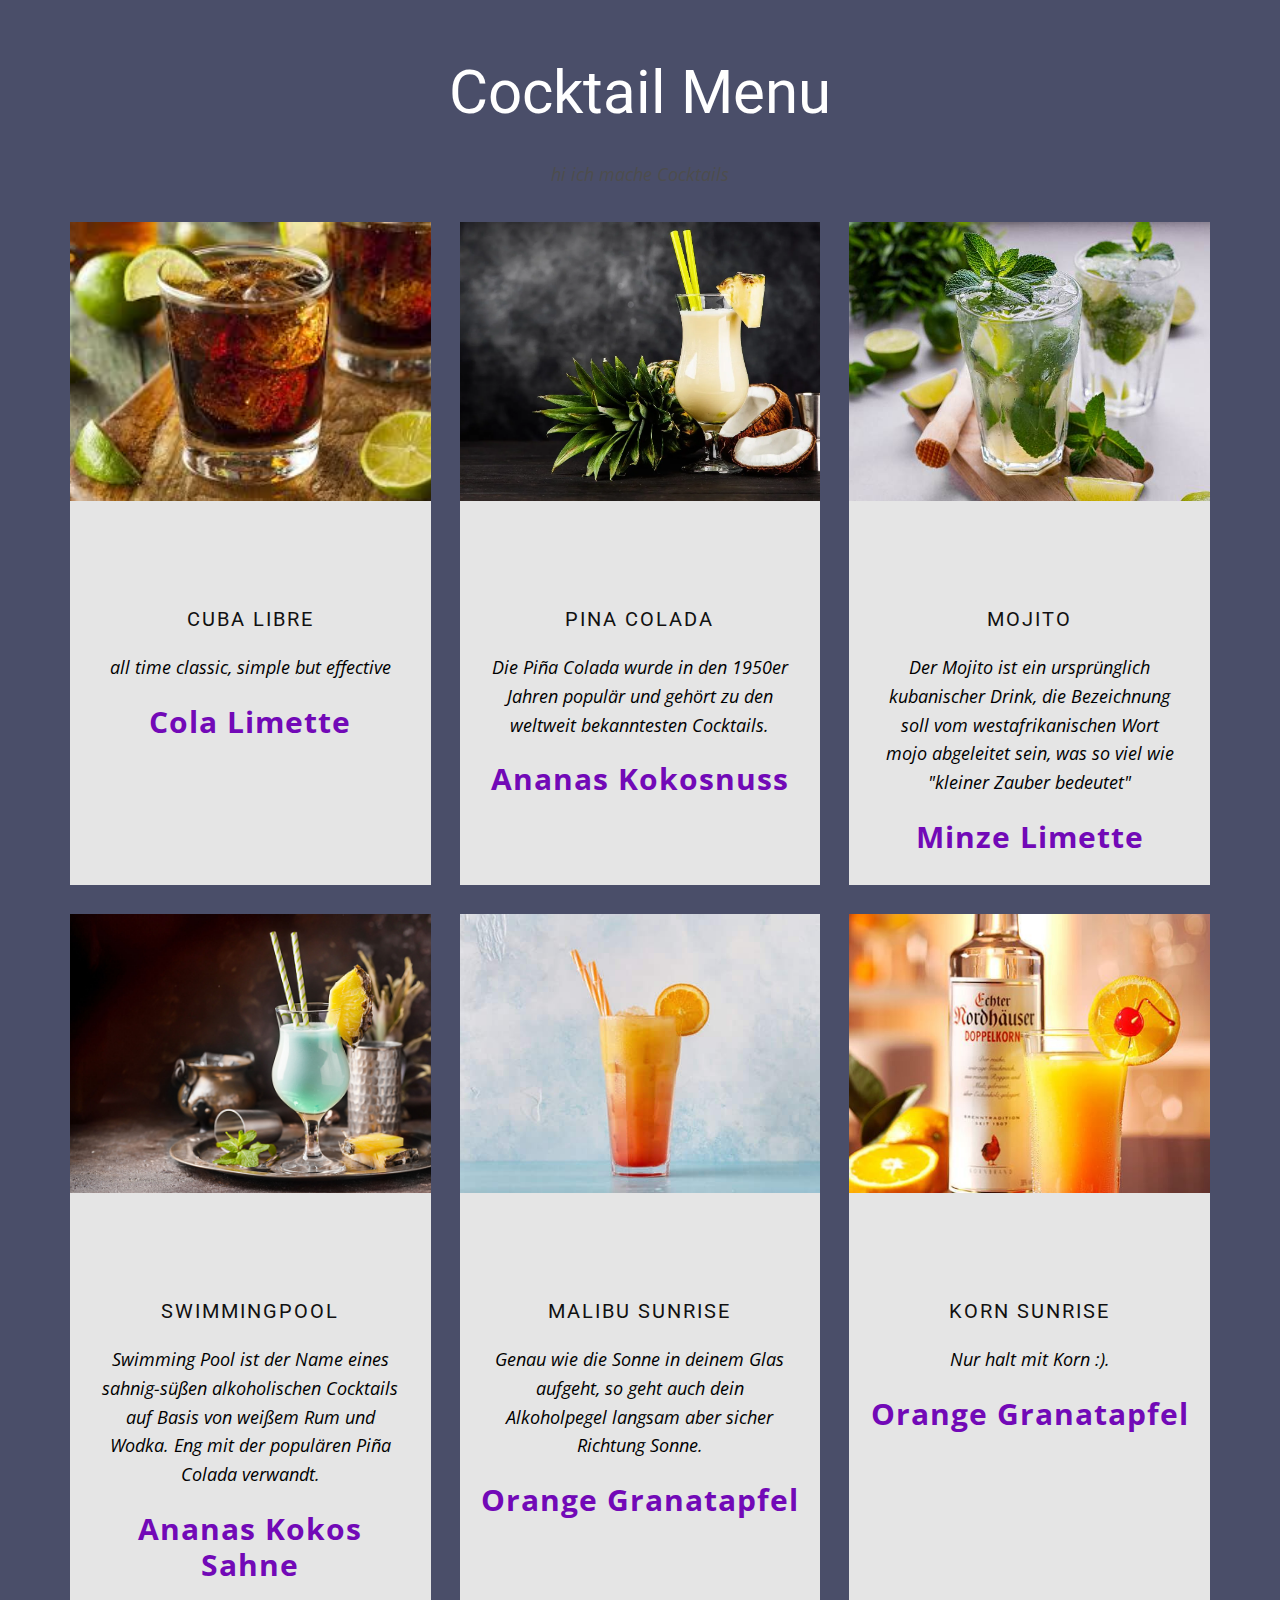
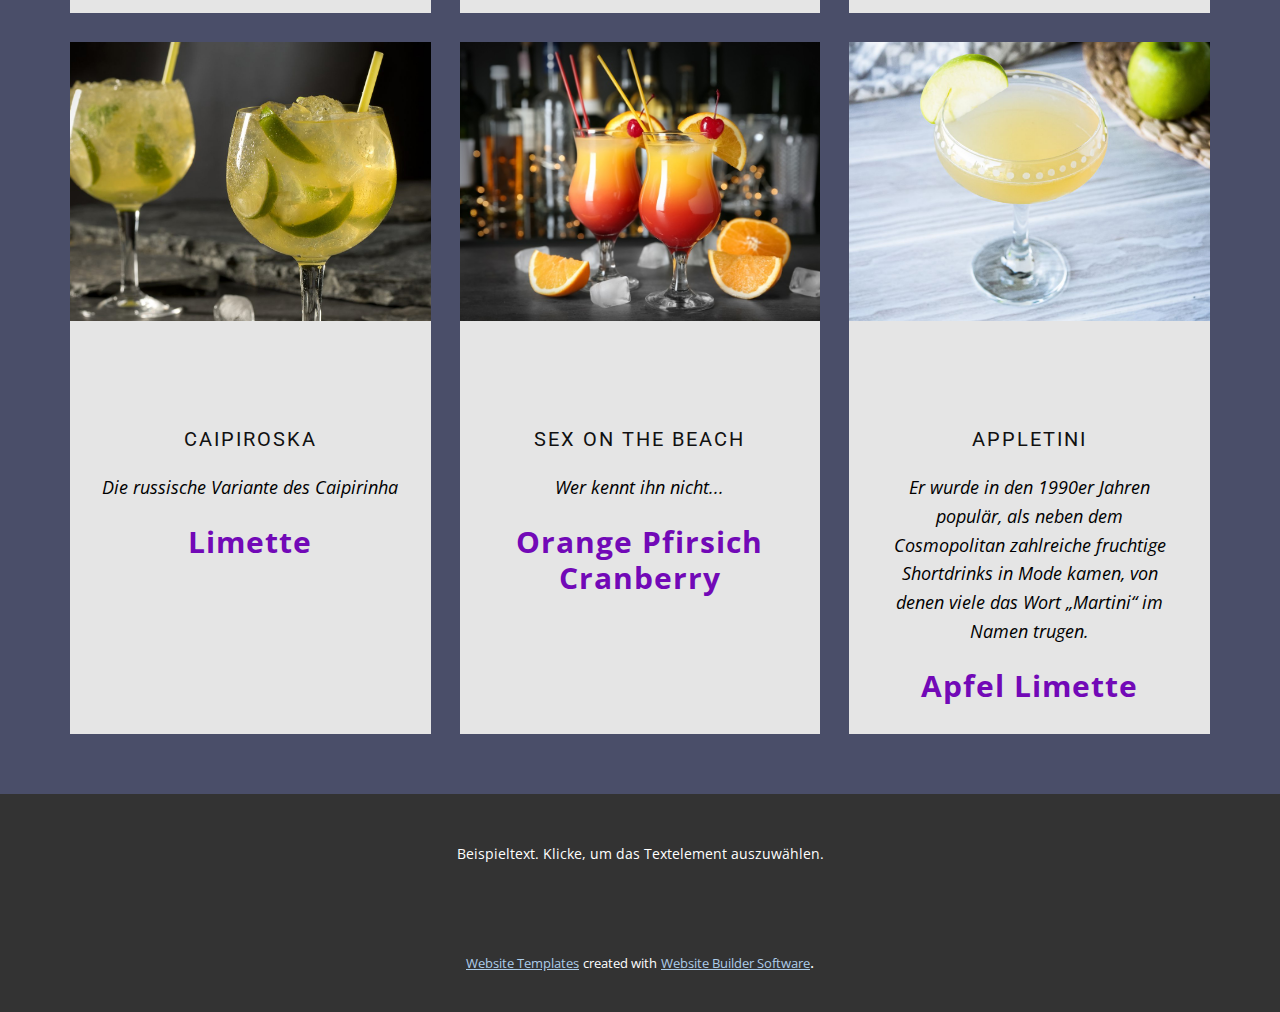
==== index.html @ 8e80e032 "Add files via upload" ====
<!DOCTYPE html>
<html style="font-size: 16px;" lang="de"><head>
    <meta name="viewport" content="width=device-width, initial-scale=1.0">
    <meta charset="utf-8">
    <meta name="keywords" content="Cocktail Menu">
    <meta name="description" content="">
    <title>Cocktail Menu</title>
    <link rel="stylesheet" href="nicepage.css" media="screen">
<link rel="stylesheet" href="Startseite.css" media="screen">
    <script class="u-script" type="text/javascript" src="jquery.js" defer=""></script>
    <script class="u-script" type="text/javascript" src="nicepage.js" defer=""></script>
    <meta name="generator" content="Nicepage 5.0.7, nicepage.com">
    <link id="u-theme-google-font" rel="stylesheet" href="https://fonts.googleapis.com/css?family=Roboto:100,100i,300,300i,400,400i,500,500i,700,700i,900,900i|Open+Sans:300,300i,400,400i,500,500i,600,600i,700,700i,800,800i">
    
    
    <script type="application/ld+json">{
		"@context": "http://schema.org",
		"@type": "Organization",
		"name": ""
}</script>
    <meta name="theme-color" content="#478ac9">
    <meta property="og:title" content="Startseite">
    <meta property="og:type" content="website">
  </head>
  <body data-home-page="Startseite.html" data-home-page-title="Startseite" class="u-body u-xl-mode" data-lang="de">
    <section class="u-align-center u-clearfix u-container-align-center-lg u-container-align-center-md u-container-align-center-sm u-container-align-center-xs u-custom-color-1 u-section-1" id="carousel_6e99">
      <h2 class="u-align-center u-text u-text-1">Cocktail Menu</h2>
      <p class="u-align-center u-text u-text-grey-70 u-text-2" data-animation-name="" data-animation-duration="0" data-animation-delay="0" data-animation-direction="">hi ich mache Cocktails</p>
      <div class="u-list u-list-1">
        <div class="u-repeater u-repeater-1">
          <div class="u-align-center u-container-align-center u-container-style u-grey-10 u-list-item u-repeater-item u-shape-rectangle u-list-item-1">
            <div class="u-container-layout u-similar-container u-valign-top u-container-layout-1">
              <img alt="" class="u-align-center u-expanded-width u-image u-image-default u-image-1" data-image-width="259" data-image-height="194" src="images/cubalibre.jpg">
              <h4 class="u-align-center u-text u-text-3">Cuba Libre</h4>
              <p class="u-align-center u-text u-text-black u-text-4"> all time classic, simple but effective</p>
              <h5 class="u-align-center u-custom-font u-text u-text-custom-color-2 u-text-font u-text-5">Cola Limette</h5>
            </div>
          </div>
          <div class="u-align-center u-container-align-center u-container-style u-grey-10 u-list-item u-repeater-item u-shape-rectangle u-list-item-2">
            <div class="u-container-layout u-similar-container u-valign-top u-container-layout-2">
              <img alt="" class="u-align-center u-expanded-width u-image u-image-default u-image-2" data-image-width="1643" data-image-height="923" src="images/pinacolada.jpg">
              <h4 class="u-align-center u-text u-text-6">Pina colada</h4>
              <p class="u-align-center u-text u-text-black u-text-7"> Die Piña Colada wurde in den 1950er Jahren populär und gehört zu den weltweit bekanntesten Cocktails.</p>
              <h5 class="u-align-center u-custom-font u-text u-text-custom-color-2 u-text-font u-text-8">Ananas Kokosnuss</h5>
            </div>
          </div>
          <div class="u-align-center u-container-align-center-lg u-container-align-center-md u-container-align-center-sm u-container-align-center-xs u-container-style u-grey-10 u-list-item u-repeater-item u-shape-rectangle u-list-item-3">
            <div class="u-container-layout u-similar-container u-valign-top u-container-layout-3">
              <img alt="" class="u-align-center u-expanded-width u-image u-image-default u-image-3" data-image-width="610" data-image-height="458" src="images/mojito.jpg">
              <h4 class="u-align-center u-text u-text-9">Mojito</h4>
              <p class="u-align-center u-text u-text-black u-text-10"> Der Mojito ist ein ursprünglich kubanischer Drink, die Bezeichnung soll vom westafrikanischen Wort mojo abgeleitet sein, was so viel wie "kleiner Zauber bedeutet"</p>
              <h5 class="u-align-center u-custom-font u-text u-text-custom-color-2 u-text-font u-text-11">Minze Limette</h5>
            </div>
          </div>
          <div class="u-align-center u-container-align-center-lg u-container-align-center-md u-container-align-center-sm u-container-align-center-xs u-container-style u-grey-10 u-list-item u-repeater-item u-shape-rectangle u-list-item-4">
            <div class="u-container-layout u-similar-container u-valign-top u-container-layout-4">
              <img alt="" class="u-align-center u-expanded-width u-image u-image-default u-image-4" data-image-width="1920" data-image-height="1280" src="images/swimmingpool.jpg">
              <h4 class="u-align-center u-text u-text-12">Swimmingpool</h4>
              <p class="u-align-center u-text u-text-black u-text-13"> Swimming Pool ist der Name eines sahnig-süßen alkoholischen Cocktails auf Basis von weißem Rum und Wodka. Eng mit der populären Piña Colada verwandt.</p>
              <h5 class="u-align-center u-custom-font u-text u-text-custom-color-2 u-text-font u-text-14">Ananas Kokos Sahne</h5>
            </div>
          </div>
          <div class="u-align-center u-container-align-center u-container-style u-grey-10 u-list-item u-repeater-item u-shape-rectangle u-list-item-5">
            <div class="u-container-layout u-similar-container u-valign-top u-container-layout-5">
              <img alt="" class="u-align-center u-expanded-width u-image u-image-default u-image-5" data-image-width="600" data-image-height="400" src="images/malibusunrise.jpg">
              <h4 class="u-align-center u-text u-text-15">Malibu Sunrise</h4>
              <p class="u-align-center u-text u-text-black u-text-16"> Genau wie die Sonne in deinem Glas aufgeht, so geht auch dein Alkoholpegel langsam aber sicher Richtung Sonne.</p>
              <h5 class="u-align-center u-custom-font u-text u-text-custom-color-2 u-text-font u-text-17">Orange Granatapfel</h5>
            </div>
          </div>
          <div class="u-align-center u-container-align-center u-container-style u-grey-10 u-list-item u-repeater-item u-shape-rectangle u-list-item-6">
            <div class="u-container-layout u-similar-container u-valign-top u-container-layout-6">
              <img alt="" class="u-align-center u-expanded-width u-image u-image-default u-image-6" data-image-width="570" data-image-height="760" src="images/kornsunrise.jpg">
              <h4 class="u-align-center u-text u-text-18">Korn Sunrise</h4>
              <p class="u-align-center u-text u-text-black u-text-19"> Nur halt mit Korn :).</p>
              <h5 class="u-align-center u-custom-font u-text u-text-custom-color-2 u-text-font u-text-20">Orange Granatapfel</h5>
            </div>
          </div>
          <div class="u-align-center u-container-align-center u-container-style u-grey-10 u-list-item u-repeater-item u-shape-rectangle u-list-item-7">
            <div class="u-container-layout u-similar-container u-valign-top u-container-layout-7">
              <img alt="" class="u-align-center u-expanded-width u-image u-image-default u-image-7" data-image-width="1600" data-image-height="900" src="images/caipiroska.jpg">
              <h4 class="u-align-center u-text u-text-21">Caipiroska</h4>
              <p class="u-align-center u-text u-text-black u-text-22">Die russische Variante des Caipirinha</p>
              <h5 class="u-align-center u-custom-font u-text u-text-custom-color-2 u-text-font u-text-23">Limette</h5>
            </div>
          </div>
          <div class="u-align-center u-container-align-center u-container-style u-grey-10 u-list-item u-repeater-item u-shape-rectangle u-list-item-8">
            <div class="u-container-layout u-similar-container u-valign-top u-container-layout-8">
              <img alt="" class="u-align-center u-expanded-width u-image u-image-default u-image-8" data-image-width="940" data-image-height="705" src="images/sexonthebeach.jpg">
              <h4 class="u-align-center u-text u-text-24">Sex on the beach</h4>
              <p class="u-align-center u-text u-text-black u-text-25">Wer kennt ihn nicht...</p>
              <h5 class="u-align-center u-custom-font u-text u-text-custom-color-2 u-text-font u-text-26">Orange Pfirsich Cranberry</h5>
            </div>
          </div>
          <div class="u-align-center u-container-align-center u-container-style u-grey-10 u-list-item u-repeater-item u-shape-rectangle u-list-item-9">
            <div class="u-container-layout u-similar-container u-valign-top u-container-layout-9">
              <img alt="" class="u-align-center u-expanded-width u-image u-image-default u-image-9" data-image-width="1500" data-image-height="1000" src="images/appletini.jpg">
              <h4 class="u-align-center u-text u-text-27">Appletini</h4>
              <p class="u-align-center u-text u-text-black u-text-28"> Er wurde in den 1990er Jahren populär, als neben dem Cosmopolitan&nbsp;zahlreiche fruchtige Shortdrinks&nbsp;in Mode kamen, von denen viele das Wort „Martini“ im Namen trugen.</p>
              <h5 class="u-align-center u-custom-font u-text u-text-custom-color-2 u-text-font u-text-29">Apfel Limette</h5>
            </div>
          </div>
        </div>
      </div>
    </section>
    
    
    <footer class="u-align-center u-clearfix u-footer u-grey-80 u-footer" id="sec-d7c7"><div class="u-clearfix u-sheet u-sheet-1">
        <p class="u-small-text u-text u-text-variant u-text-1">Beispieltext. Klicke, um das Textelement auszuwählen.</p>
      </div></footer>
    <section class="u-backlink u-clearfix u-grey-80">
      <a class="u-link" href="https://nicepage.com/website-templates" target="_blank">
        <span>Website Templates</span>
      </a>
      <p class="u-text">
        <span>created with</span>
      </p>
      <a class="u-link" href="" target="_blank">
        <span>Website Builder Software</span>
      </a>. 
    </section>
  
</body></html>
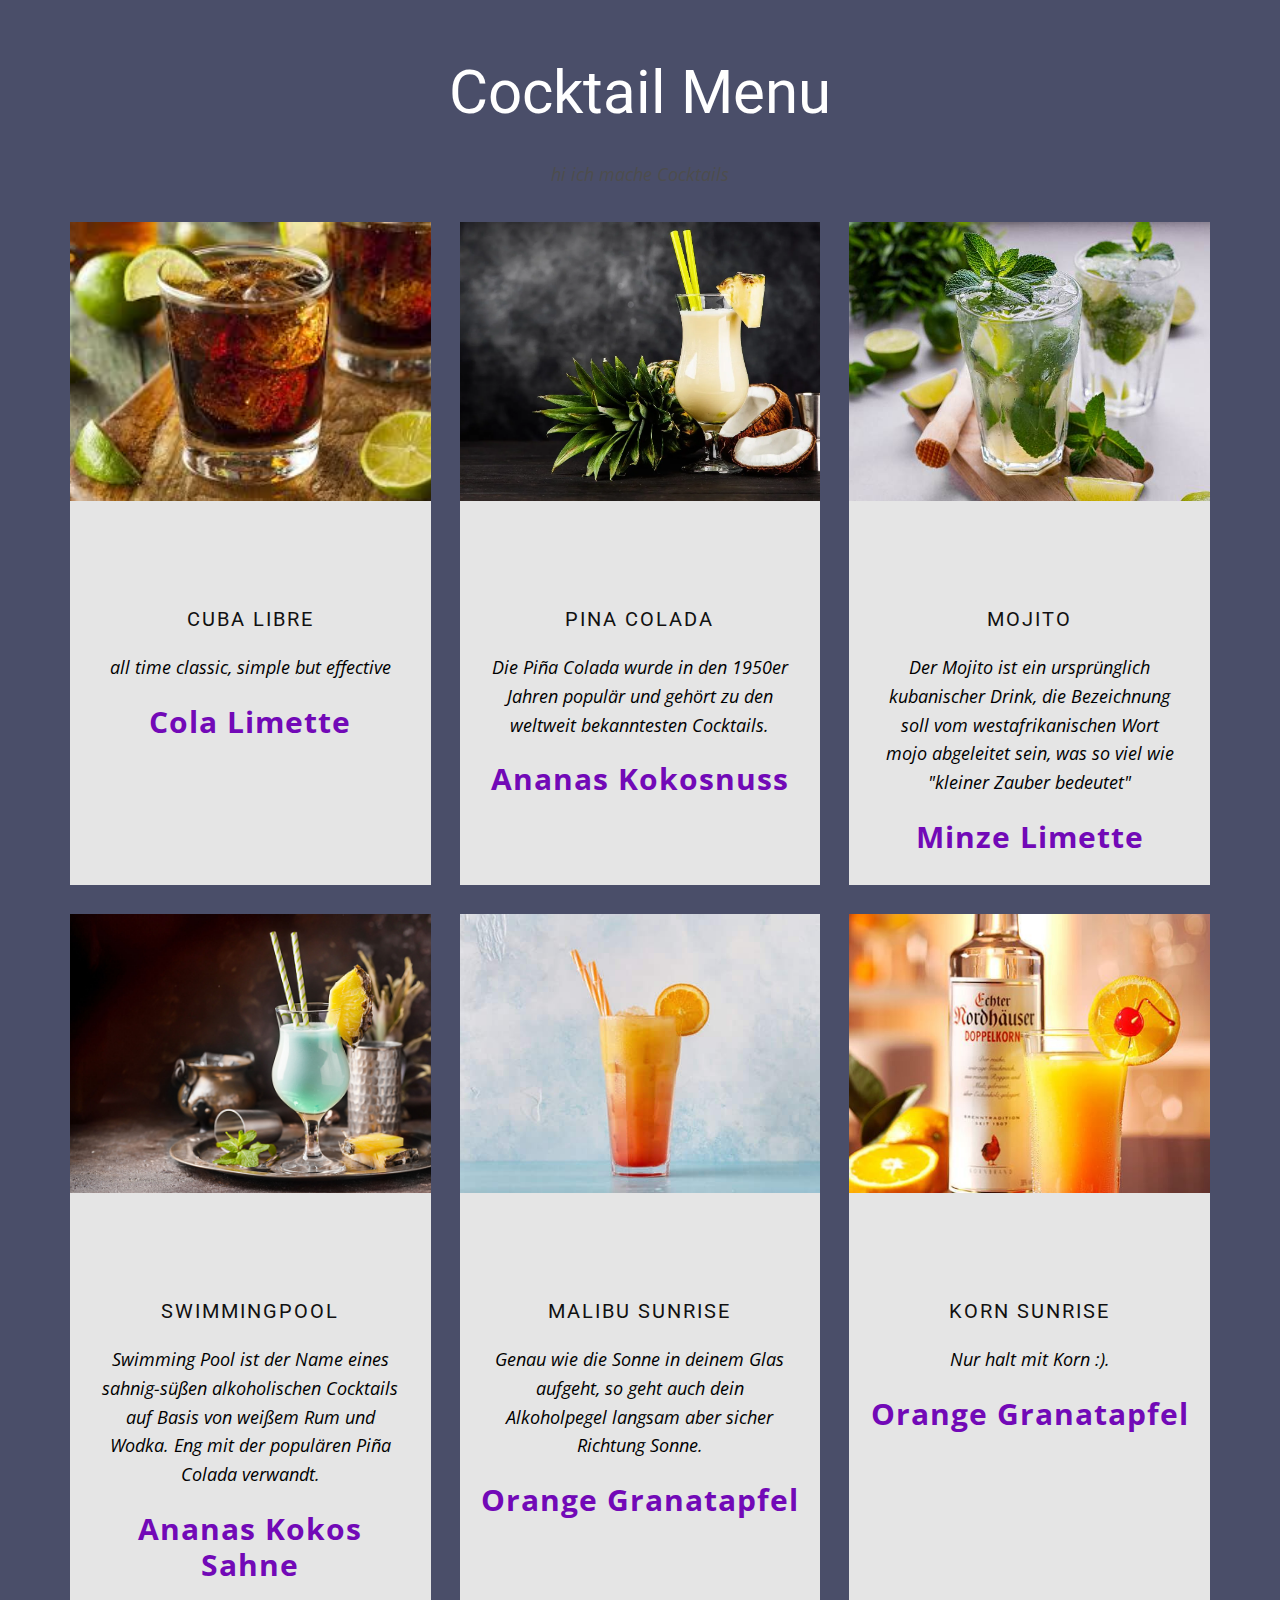
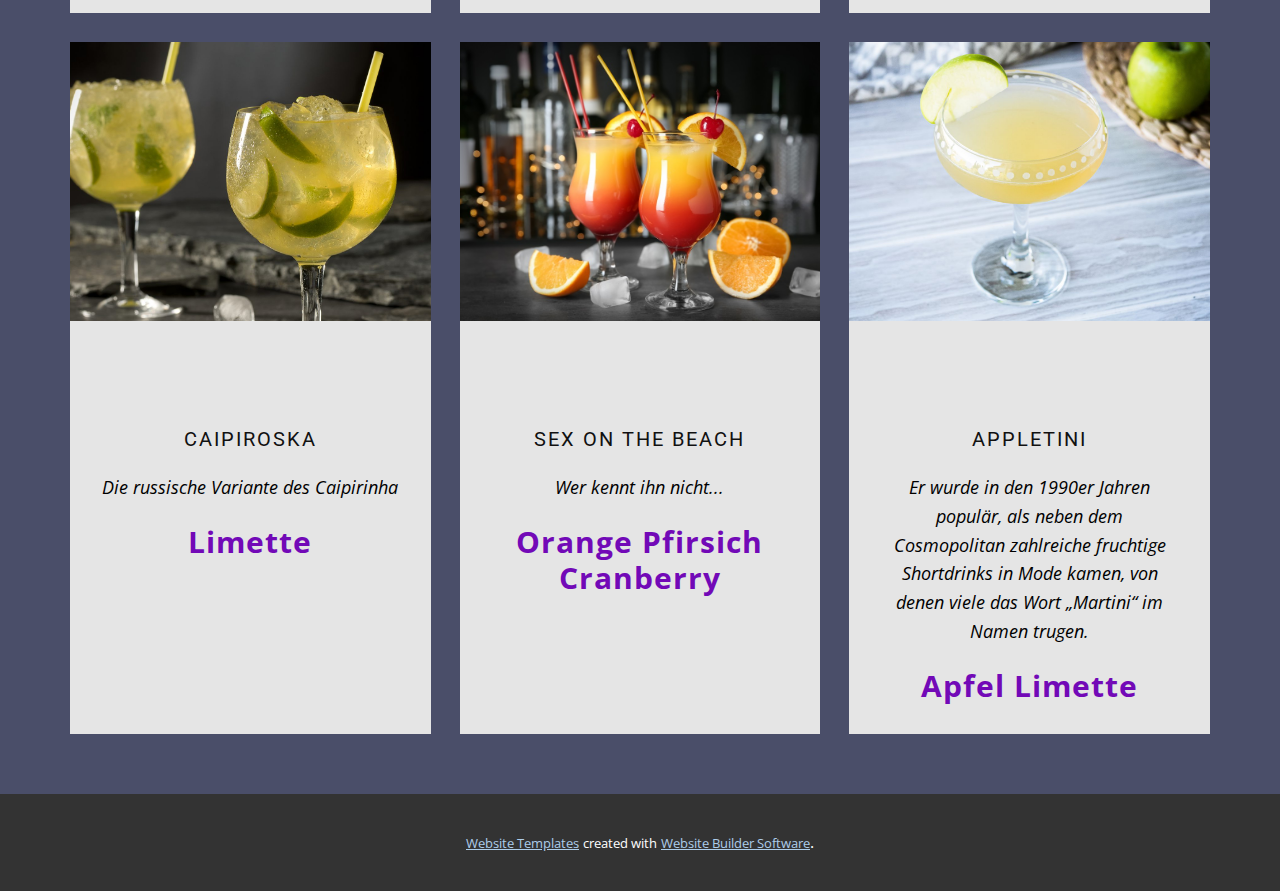
==== commit 0452fec3: "Add files via upload" ====
--- a/index.html
+++ b/index.html
@@ -4,7 +4,7 @@
     <meta charset="utf-8">
     <meta name="keywords" content="Cocktail Menu">
     <meta name="description" content="">
-    <title>Cocktail Menu</title>
+    <title>Startseite</title>
     <link rel="stylesheet" href="nicepage.css" media="screen">
 <link rel="stylesheet" href="Startseite.css" media="screen">
     <script class="u-script" type="text/javascript" src="jquery.js" defer=""></script>
@@ -105,9 +105,7 @@
     </section>
     
     
-    <footer class="u-align-center u-clearfix u-footer u-grey-80 u-footer" id="sec-d7c7"><div class="u-clearfix u-sheet u-sheet-1">
-        <p class="u-small-text u-text u-text-variant u-text-1">Beispieltext. Klicke, um das Textelement auszuwählen.</p>
-      </div></footer>
+    
     <section class="u-backlink u-clearfix u-grey-80">
       <a class="u-link" href="https://nicepage.com/website-templates" target="_blank">
         <span>Website Templates</span>
--- a/nicepage.css
+++ b/nicepage.css
@@ -38645,11 +38645,6 @@
 .u-footer .u-sheet-1 {
   min-height: 120px;
 }
-
-.u-footer .u-text-1 {
-  width: 417px;
-  margin: 49px auto;
-}
 @media (max-width: 1199px) {
   .u-footer .u-sheet-1 {
     min-height: 99px;
@@ -38668,10 +38663,6 @@
 @media (max-width: 575px) {
   .u-footer .u-sheet-1 {
     min-height: 36px;
-  }
-
-  .u-footer .u-text-1 {
-    width: 340px;
   }
 }
 
